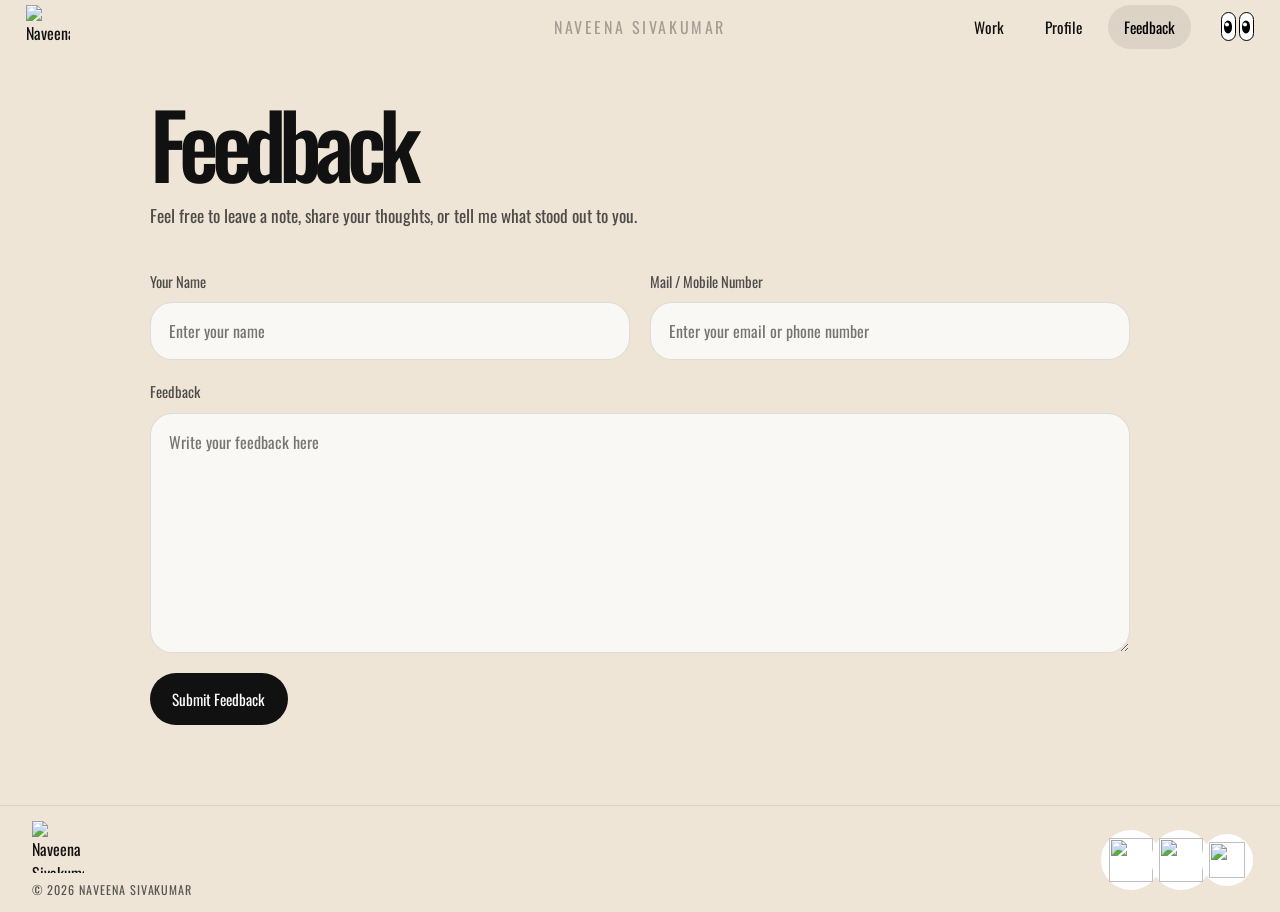
==== feedback.html @ 4bac6efd "Add files via upload" ====
<!DOCTYPE html>
<html lang="en">
  <head>
    <meta charset="UTF-8" />
    <meta name="viewport" content="width=device-width, initial-scale=1.0" />
    <title>Naveena Sivakumar | Feedback</title>
    <link rel="stylesheet" href="styles.css" />
  </head>
  <body data-page="feedback">
    <header class="site-header">
      <a class="logo-link" href="index.html" aria-label="Go to home page">
        <img src="Assets/Logo.png" alt="Naveena Sivakumar logo" class="site-logo" />
      </a>

      <p class="site-name">Naveena Sivakumar</p>

      <div class="header-right">
        <button class="menu-toggle" type="button" aria-label="Open menu" aria-expanded="false">
          <span></span>
          <span></span>
          <span></span>
        </button>
        <nav class="site-nav" aria-label="Primary navigation">
          <a href="work.html">Work</a>
          <a href="profile.html">Profile</a>
          <a href="feedback.html">Feedback</a>
        </nav>

        <div class="eyes" aria-hidden="true">
          <div class="eye">
            <span class="pupil"></span>
          </div>
          <div class="eye">
            <span class="pupil"></span>
          </div>
        </div>
      </div>
    </header>

    <main class="feedback-main">
      <section class="feedback-section">
        <h1 class="feedback-heading">Feedback</h1>
        <p class="feedback-subheading">
          Feel free to leave a note, share your thoughts, or tell me what stood out to you.
        </p>

        <form
          class="feedback-form"
          action="https://formspree.io/f/mbdqljyj"
          method="POST"
        >
          <label class="feedback-field">
            <span>Your Name</span>
            <input type="text" name="name" placeholder="Enter your name" />
          </label>

          <label class="feedback-field">
            <span>Mail / Mobile Number</span>
            <input
              type="text"
              name="contact"
              placeholder="Enter your email or phone number"
            />
          </label>

          <label class="feedback-field feedback-field-full">
            <span>Feedback</span>
            <textarea
              name="feedback"
              rows="8"
              placeholder="Write your feedback here"
            ></textarea>
          </label>

          <input type="hidden" name="_subject" value="New portfolio feedback submission" />
          <input type="hidden" name="_format" value="plain" />

          <div class="feedback-actions">
            <button class="feedback-submit" type="submit">Submit Feedback</button>
          </div>
        </form>
      </section>
    </main>

    <footer class="site-footer">
      <div class="footer-left">
        <img src="Assets/Logo.png" alt="Naveena Sivakumar logo" class="footer-logo" />
        <p class="footer-copy">© 2026 Naveena Sivakumar</p>
      </div>

      <div class="footer-right">
        <a
          class="footer-social"
          href="mailto:naveenasivakumar.official@gmail.com"
          aria-label="Send an email"
        >
          <img
            class="footer-social-icon"
            src="Icons/Mail icon.jpg"
            alt=""
            aria-hidden="true"
          />
        </a>
        <a
          class="footer-social"
          href="https://wa.me/916374280667"
          target="_blank"
          rel="noreferrer"
          aria-label="Open WhatsApp"
        >
          <img
            class="footer-social-icon"
            src="Icons/Whatsapp icon.svg"
            alt=""
            aria-hidden="true"
          />
        </a>
        <a class="footer-social" href="tel:6374280667" aria-label="Call 6374280667">
          <img class="footer-social-icon" src="Icons/Call icon.svg" alt="" aria-hidden="true" />
        </a>
      </div>
    </footer>

    <script src="script.js?v=20260701"></script>
  </body>
</html>
---- styles.css ----
@import url("https://fonts.googleapis.com/css2?family=Oswald:wght@400&display=swap");

:root {
  --bg: #eee5d7;
  --text: #111111;
  --muted: rgba(17, 17, 17, 0.34);
  --line: rgba(17, 17, 17, 0.1);
  --panel: #f6f3ee;
  --shadow: 0 22px 60px rgba(17, 17, 17, 0.1);
  --font-sans: "Oswald", sans-serif;
}

* {
  box-sizing: border-box;
}

html {
  scroll-behavior: smooth;
}

body {
  margin: 0;
  min-height: 100vh;
  background: var(--bg);
  color: var(--text);
  font-family: var(--font-sans);
  font-weight: 400;
  letter-spacing: 0;
}

body * {
  font-family: inherit;
  font-weight: 400;
}

body[data-page="home"] {
  background: #eee5d7 url("Assets/BG.png") center top / cover fixed no-repeat;
}

a {
  color: inherit;
  text-decoration: none;
}

.site-header {
  position: sticky;
  top: 0;
  z-index: 10;
  display: grid;
  grid-template-columns: 1fr auto 1fr;
  align-items: center;
  gap: 1rem;
  padding: 0.3rem 1.6rem;
  background: rgba(238, 229, 215, 0.88);
  backdrop-filter: blur(18px);
}

.logo-link {
  width: 44px;
}

.site-logo {
  display: block;
  width: 44px;
  height: 44px;
  object-fit: contain;
}

.site-name {
  margin: 0;
  justify-self: center;
  font-size: 1rem;
  letter-spacing: 0.16em;
  text-transform: uppercase;
  color: var(--muted);
  white-space: nowrap;
  overflow: hidden;
  text-overflow: ellipsis;
}

.header-right {
  justify-self: end;
  display: flex;
  align-items: center;
  gap: 1.4rem;
  min-width: 0;
}

.site-nav {
  display: flex;
  align-items: center;
  gap: 0.6rem;
  flex-wrap: nowrap;
  white-space: nowrap;
}

.site-nav a {
  padding: 0.7rem 1rem;
  border-radius: 999px;
  font-size: 0.96rem;
  transition:
    background-color 180ms ease,
    color 180ms ease,
    transform 180ms ease;
}

.site-nav a:hover,
.site-nav a:focus-visible,
body[data-page="home"] .site-nav a[href="index.html"],
body[data-page="work"] .site-nav a[href="work.html"],
body[data-page="profile"] .site-nav a[href="profile.html"],
body[data-page="feedback"] .site-nav a[href="feedback.html"] {
  background: rgba(17, 17, 17, 0.08);
  color: #000000;
}

.site-nav a:hover {
  transform: translateY(-1px);
}

.menu-toggle {
  display: none;
  width: 42px;
  height: 42px;
  padding: 0;
  border: 1px solid rgba(17, 17, 17, 0.18);
  border-radius: 10px;
  background: #ffffff;
  color: #111111;
  align-items: center;
  justify-content: center;
  flex-direction: column;
  gap: 5px;
  cursor: pointer;
}

.menu-toggle span {
  display: block;
  width: 18px;
  height: 2px;
  border-radius: 2px;
  background: #111111;
  transition: transform 180ms ease, opacity 180ms ease;
}

.menu-toggle.is-open span:nth-child(1) {
  transform: translateY(7px) rotate(45deg);
}

.menu-toggle.is-open span:nth-child(2) {
  opacity: 0;
}

.menu-toggle.is-open span:nth-child(3) {
  transform: translateY(-7px) rotate(-45deg);
}

.eyes {
  display: flex;
  align-items: center;
  gap: 0.2rem;
  padding: 0.35rem 0 0.35rem 0.5rem;
}

.eye {
  position: relative;
  width: 15px;
  height: 29px;
  border-radius: 999px;
  background: #ffffff;
  border: 1.5px solid #000000;
  overflow: hidden;
  box-shadow: none;
}

.pupil {
  position: absolute;
  top: 50%;
  left: 42%;
  width: 8px;
  height: 13px;
  border-radius: 50% / 45%;
  background: #000000;
  transform: translate(-50%, -50%);
  transition: transform 80ms linear;
}

.pupil::after {
  content: "";
  position: absolute;
  top: 2px;
  left: 1px;
  width: 4px;
  height: 4px;
  border-radius: 50%;
  background: #ffffff;
}

.hero {
  position: relative;
  min-height: 500px;
  display: flex;
  align-items: center;
  justify-content: center;
  padding: 2rem 1rem 0;
  overflow: hidden;
}

.hero-copy {
  width: min(100%, 980px);
  text-align: center;
}

.hero-heading {
  margin: 0;
  color: #101010;
  font-family: "Oswald", sans-serif;
  font-size: clamp(4.5rem, 9vw, 8.5rem);
  font-weight: 400;
  line-height: 0.86;
  letter-spacing: 0;
}

.hero-topics {
  display: flex;
  justify-content: center;
  flex-wrap: wrap;
  gap: 0;
  margin: 1.3rem auto 0;
  color: #101010;
  font-family: "Oswald", sans-serif;
  font-weight: 400;
  font-size: clamp(0.65rem, 1.1vw, 1rem);
  line-height: 1.2;
}

.hero-topics span:not(:last-child)::after {
  content: "|";
  margin: 0 0.8rem;
}

.hero-portfolio {
  margin: 3rem 0 0;
  padding-top: 1rem;
  color: #101010;
  font-family: "Oswald", sans-serif;
  font-weight: 400;
  font-size: clamp(0.9rem, 1.4vw, 1.25rem);
}

.hero-overlay {
  pointer-events: none;
  position: absolute;
  inset: 0;
  display: grid;
  grid-template-columns: auto 1fr;
  align-items: end;
  padding: 0 2rem 1.2rem;
}

.hero-year,
.hero-title {
  margin: 0;
  line-height: 1;
  font-family: var(--font-sans);
}

.hero-year {
  justify-self: start;
  align-self: end;
  font-size: clamp(3.8rem, 8vw, 5.8rem);
  font-weight: 600;
  letter-spacing: -0.08em;
  color: #000000;
  transform: translateY(-1rem);
}

.hero-title {
  justify-self: end;
  align-self: end;
  font-size: clamp(3.4rem, 9vw, 6.1rem);
  font-weight: 500;
  letter-spacing: 0.00em;
  color: #000000;
  transform: translateY(-1rem);
}

.home-top-projects {
  padding: 4.2rem 1.75rem 5.2rem;
  background: rgba(249, 248, 244, 0.94);
}

.home-top-projects-copy {
  text-align: center;
  display: grid;
  justify-items: center;
  gap: 0.7rem;
}

.home-top-projects-kicker {
  margin: 0;
  font-size: 0.75rem;
  letter-spacing: 0.22em;
  text-transform: uppercase;
  color: rgba(17, 17, 17, 0.44);
}

.home-top-projects-title {
  margin: 0;
  font-size: clamp(2.8rem, 5vw, 4.4rem);
  line-height: 0.98;
  letter-spacing: -0.06em;
  font-weight: 500;
}

.home-top-projects-subtitle {
  max-width: 32rem;
  margin: 0;
  font-size: clamp(1rem, 1.35vw, 1.25rem);
  color: rgba(17, 17, 17, 0.66);
}

.top-projects-stack {
  position: relative;
  width: min(1500px, 100%);
  margin: 3.2rem auto 0;
  height: 430px;
  touch-action: pan-y;
  cursor: grab;
}

.top-projects-stack:active {
  cursor: grabbing;
}

.home-view-all-wrap {
  position: relative;
  top: -58px;
  margin-top: 1.5rem;
  display: flex;
  justify-content: center;
}

.home-view-all-button {
  display: inline-flex;
  align-items: center;
  justify-content: center;
  min-width: 134px;
  padding: 0.9rem 1.45rem;
  border-radius: 999px;
  border: 1.5px solid #111111;
  background: transparent;
  color: #111111;
  font-size: 0.94rem;
  transition:
    transform 180ms ease,
    background-color 180ms ease,
    border-color 180ms ease,
    color 180ms ease;
}

.home-view-all-button:hover,
.home-view-all-button:focus-visible {
  transform: translateY(-1px);
  background: rgba(17, 17, 17, 0.06);
  border-color: #111111;
}

.top-project-card {
  position: absolute;
  top: calc(50% - 60px);
  left: 50%;
  width: clamp(320px, 36vw, 700px);
  aspect-ratio: 16 / 9;
  border-radius: 32px;
  overflow: hidden;
  border: 1px solid rgba(17, 17, 17, 0.18);
  box-shadow: 0 16px 36px rgba(17, 17, 17, 0.24);
  transform-origin: center;
  transition:
    transform 220ms ease,
    box-shadow 220ms ease,
    filter 220ms ease;
}

.top-project-card img {
  width: 100%;
  height: 100%;
  object-fit: cover;
  display: block;
  user-select: none;
  -webkit-user-drag: none;
}

.top-project-card:hover,
.top-project-card:focus-visible {
  box-shadow: 0 24px 44px rgba(17, 17, 17, 0.28);
  filter: saturate(1.08);
}

.top-project-card-left-far {
  z-index: 1;
  transform: translate(-151%, -50%) rotate(-8deg) scale(0.82);
}

.top-project-card-left {
  z-index: 2;
  transform: translate(-88%, -50%) rotate(-4deg) scale(0.9);
}

.top-project-card-center {
  z-index: 4;
  transform: translate(-50%, -50%) rotate(0deg) scale(1);
}

.top-project-card-right {
  z-index: 2;
  transform: translate(5%, -50%) rotate(4deg) scale(0.9);
}

.top-project-card-right-far {
  z-index: 1;
  transform: translate(50%, -50%) rotate(8deg) scale(0.82);
}

.top-projects-controls {
  position: relative;
  top: -100px;
  margin-top: 0.8rem;
  display: flex;
  align-items: center;
  justify-content: center;
  gap: 0.85rem;
}

.top-projects-arrow {
  width: 40px;
  height: 40px;
  border-radius: 999px;
  border: 1px solid rgba(17, 17, 17, 0.16);
  background: #ffffff;
  color: #111111;
  font-size: 1.25rem;
  line-height: 1;
  cursor: pointer;
  transition:
    background-color 180ms ease,
    transform 180ms ease,
    border-color 180ms ease;
}

.top-projects-arrow:hover,
.top-projects-arrow:focus-visible {
  background: #111111;
  color: #ffffff;
  border-color: #111111;
  transform: translateY(-1px);
}

.top-projects-dots {
  display: flex;
  align-items: center;
  gap: 0.45rem;
}

.top-projects-dot {
  width: 8px;
  height: 8px;
  border-radius: 999px;
  border: 0;
  background: rgba(17, 17, 17, 0.26);
  cursor: pointer;
  transition:
    transform 180ms ease,
    background-color 180ms ease;
}

.top-projects-dot.is-active {
  background: #111111;
  transform: scale(1.35);
}

.work-main {
  padding: 0 1.75rem 5rem;
}

.work-hero {
  display: flex;
  flex-direction: column;
  align-items: flex-start;
  gap: 1.2rem;
  padding: 2rem 0 5rem;
}

.work-heading {
  margin: 0;
  font-size: clamp(4rem, 10vw, 8rem);
  line-height: 0.9;
  letter-spacing: -0.08em;
  font-weight: 500;
}

.work-filters {
  display: flex;
  flex-wrap: wrap;
  gap: 0.65rem;
}

.work-filter-button {
  padding: 0.62rem 1rem;
  border-radius: 999px;
  border: 1px solid rgba(17, 17, 17, 0.16);
  background: #ffffff;
  color: #111111;
  font-size: 0.93rem;
  cursor: pointer;
  transition:
    transform 180ms ease,
    background-color 180ms ease,
    border-color 180ms ease,
    color 180ms ease;
}

.work-filter-button:hover,
.work-filter-button:focus-visible {
  transform: translateY(-1px);
  border-color: #111111;
}

.work-filter-button.is-active {
  background: #111111;
  color: #ffffff;
  border-color: #111111;
}

.work-count {
  margin: 0;
  font-size: clamp(4rem, 10vw, 7rem);
  line-height: 0.9;
  letter-spacing: -0.08em;
  color: rgba(17, 17, 17, 0.18);
  font-weight: 600;
}

.work-grid {
  display: grid;
  grid-template-columns: repeat(2, minmax(0, 1fr));
  gap: 4rem 1rem;
}

.work-grid.work-grid-gallery {
  display: grid;
  grid-template-columns: repeat(3, minmax(0, 1fr));
  gap: 0.85rem;
}

.work-gallery-item {
  display: block;
  margin: 0;
  border-radius: 14px;
  overflow: hidden;
  background: transparent;
}

.work-grid.work-grid-gallery .work-gallery-item:nth-child(1) {
  grid-column: 1;
  grid-row: 1;
}

.work-grid.work-grid-gallery .work-gallery-item:nth-child(2) {
  grid-column: 3;
  grid-row: 1;
}

.work-grid.work-grid-gallery .work-gallery-item:nth-child(3) {
  grid-column: 2;
  grid-row: 1;
}

.work-grid.work-grid-gallery .work-gallery-item:nth-child(4) {
  grid-column: 1;
  grid-row: 2;
}

.work-gallery-media {
  display: block;
  width: 100%;
  height: auto;
  border-radius: 14px;
  background: transparent;
}

.project-card {
  display: block;
}

.project-card-topline {
  margin-bottom: 0.55rem;
  font-size: 0.8rem;
  letter-spacing: 0.14em;
  text-transform: uppercase;
  color: rgba(17, 17, 17, 0.48);
}

.project-card-title {
  margin: 0 0 0.2rem;
  font-size: clamp(1.6rem, 2.4vw, 2.3rem);
  line-height: 1.02;
  letter-spacing: -0.02em;
  font-weight: 500;
  color: #111111;
  white-space: nowrap;
  overflow: hidden;
  text-overflow: ellipsis;
}

.work-grid .project-card-title {
  font-size: clamp(1.3rem, 1.9vw, 1.8rem);
}

.project-card-subtitle {
  margin: 0 0 1rem;
  font-size: 1rem;
  color: rgba(17, 17, 17, 0.6);
}

.project-cover,
.project-cover-placeholder {
  aspect-ratio: 16 / 9;
  overflow: hidden;
  background: #efe9df;
}

.work-grid .project-cover,
.work-grid .project-cover-placeholder {
  aspect-ratio: 16 / 7;
}

.project-cover-media {
  width: 100%;
  height: 100%;
  object-fit: cover;
  display: block;
}

.project-cover-placeholder {
  display: grid;
  place-items: center;
  background:
    radial-gradient(circle at top left, rgba(255, 255, 255, 0.92), transparent 36%),
    linear-gradient(145deg, #f6f2eb, #ebe3d8);
}

.project-cover-placeholder span {
  font-size: clamp(2rem, 4vw, 3rem);
  letter-spacing: -0.06em;
  color: rgba(17, 17, 17, 0.18);
}

.project-main {
  padding: 2rem 1.75rem 5rem;
}

.project-intro {
  display: grid;
  grid-template-columns: minmax(0, 1.1fr) minmax(280px, 0.8fr);
  gap: 2rem;
  align-items: start;
  padding-bottom: 3rem;
}

.project-label {
  margin: 0 0 0.8rem;
  font-size: 0.8rem;
  letter-spacing: 0.22em;
  text-transform: uppercase;
  color: rgba(17, 17, 17, 0.48);
}

.project-title {
  margin: 0;
  font-size: clamp(2.6rem, 6vw, 5rem);
  line-height: 0.94;
  letter-spacing: -0.08em;
  font-weight: 500;
  color: #111111;
}

.project-subtitle {
  margin: 0.45rem 0 0;
  font-size: clamp(1.1rem, 2vw, 1.5rem);
  color: rgba(17, 17, 17, 0.62);
}

.project-intro-right {
  padding-top: 0.45rem;
}

.project-description {
  margin: 0;
  max-width: 28rem;
  font-size: 1rem;
  line-height: 1.7;
  color: rgba(17, 17, 17, 0.78);
}

.project-media-stream {
  display: grid;
  gap: 1rem;
}

.project-media-stream.project-media-stream-gallery {
  display: grid;
  grid-template-columns: repeat(3, minmax(0, 1fr));
  gap: 0.85rem;
}

.project-media-stream.project-media-stream-gallery .project-media-frame {
  display: block;
  width: 100%;
  margin: 0;
  border-radius: 14px;
  overflow: hidden;
  background: transparent;
}

.project-media-stream.project-media-stream-gallery .project-media-frame:nth-child(1) {
  grid-column: 1;
  grid-row: 1;
}

.project-media-stream.project-media-stream-gallery .project-media-frame:nth-child(2) {
  grid-column: 3;
  grid-row: 1;
}

.project-media-stream.project-media-stream-gallery .project-media-frame:nth-child(3) {
  grid-column: 2;
  grid-row: 1;
}

.project-media-stream.project-media-stream-gallery .project-media-frame:nth-child(4) {
  grid-column: 1;
  grid-row: 2;
}

.project-media-frame {
  margin: 0;
}

.project-media {
  width: 100%;
  display: block;
  background: transparent;
  border-radius: 14px;
}

.project-empty-state {
  padding: 2rem;
  border: 1px solid rgba(17, 17, 17, 0.12);
  color: rgba(17, 17, 17, 0.78);
  line-height: 1.7;
  background: #faf8f4;
}

.project-empty-state code {
  font-family: ui-monospace, SFMono-Regular, Menlo, Monaco, Consolas, monospace;
  color: #111111;
}

.project-loading {
  padding: 3rem 2rem;
  text-align: center;
  color: rgba(17, 17, 17, 0.6);
  font-size: 1.1rem;
  animation: fadeIn 0.3s ease-in;
}

.project-loading::after {
  content: "";
  display: inline-block;
  width: 8px;
  height: 8px;
  margin-left: 0.5rem;
  border-radius: 50%;
  background: rgba(17, 17, 17, 0.6);
  animation: loading 1.4s ease-in-out infinite;
  vertical-align: middle;
}

@keyframes loading {
  0%, 100% {
    opacity: 0.3;
  }
  50% {
    opacity: 1;
  }
}

@keyframes fadeIn {
  from {
    opacity: 0;
  }
  to {
    opacity: 1;
  }
}

.subpage-main {
  min-height: calc(100vh - 90px);
  display: flex;
  align-items: center;
  justify-content: center;
  padding: 3rem 1.5rem;
}

.subpage-main-with-cta {
  flex-direction: column;
  align-items: stretch;
  justify-content: flex-start;
  gap: 2rem;
}

.subpage-card {
  width: min(760px, 100%);
  padding: 3rem;
  border: 1px solid var(--line);
  border-radius: 32px;
  background: rgba(255, 255, 255, 0.8);
  box-shadow: var(--shadow);
}

.eyebrow {
  margin: 0 0 1rem;
  font-size: 0.78rem;
  letter-spacing: 0.18em;
  text-transform: uppercase;
  color: var(--muted);
}

.subpage-card h1 {
  margin: 0 0 1rem;
  font-size: clamp(2rem, 5vw, 3.8rem);
  line-height: 0.98;
}

.subpage-card p:last-child {
  margin-bottom: 0;
  max-width: 46ch;
  font-size: 1.05rem;
  line-height: 1.65;
  color: rgba(17, 17, 17, 0.72);
}

.feedback-main {
  padding: 3rem 1.5rem 5rem;
}

.feedback-section {
  width: min(980px, 100%);
  margin: 0 auto;
}

.feedback-kicker {
  margin: 0 0 0.8rem;
  font-size: 0.9rem;
  letter-spacing: 0.18em;
  text-transform: uppercase;
  color: rgba(17, 17, 17, 0.38);
}

.feedback-heading {
  margin: 0 0 1rem;
  font-size: clamp(3.2rem, 7vw, 6rem);
  line-height: 0.92;
  letter-spacing: -0.08em;
  font-weight: 500;
}

.feedback-subheading {
  margin: 0 0 2.4rem;
  max-width: none;
  font-size: 1.08rem;
  line-height: 1.8;
  white-space: nowrap;
  color: rgba(17, 17, 17, 0.72);
}

.feedback-form {
  display: grid;
  grid-template-columns: repeat(2, minmax(0, 1fr));
  gap: 1.25rem;
}

.feedback-field {
  display: flex;
  flex-direction: column;
  gap: 0.65rem;
}

.feedback-field span {
  font-size: 0.92rem;
  color: rgba(17, 17, 17, 0.72);
}

.feedback-field input,
.feedback-field textarea {
  width: 100%;
  border: 1px solid rgba(17, 17, 17, 0.12);
  border-radius: 22px;
  background: #faf8f4;
  padding: 1rem 1.1rem;
  font: inherit;
  color: #111111;
  outline: none;
  transition:
    border-color 180ms ease,
    background-color 180ms ease;
}

.feedback-field input {
  min-height: 58px;
}

.feedback-field textarea {
  min-height: 240px;
  resize: vertical;
}

.feedback-field input:focus,
.feedback-field textarea:focus {
  border-color: rgba(17, 17, 17, 0.28);
  background: #ffffff;
}

.feedback-field-full {
  grid-column: 1 / -1;
}

.feedback-actions {
  grid-column: 1 / -1;
  display: flex;
  justify-content: flex-start;
}

.feedback-submit {
  border: 0;
  border-radius: 999px;
  background: #111111;
  color: #ffffff;
  padding: 0.95rem 1.4rem;
  font: inherit;
  font-size: 0.95rem;
  cursor: pointer;
  transition:
    transform 180ms ease,
    background-color 180ms ease;
}

.feedback-submit:hover,
.feedback-submit:focus-visible {
  background: #2a2a2a;
  transform: translateY(-1px);
}

.profile-main {
  padding: 2rem 2rem 2.2rem;
}

.profile-hero {
  display: grid;
  grid-template-columns: minmax(320px, 0.95fr) minmax(360px, 1.05fr);
  gap: 3.35rem;
  align-items: center;
  min-height: calc(100vh - 160px);
}

.profile-left {
  position: static;
  display: flex;
  flex-direction: column;
  align-items: flex-start;
  gap: 1.4rem;
}

.profile-kicker {
  margin: 0;
  font-size: 0.9rem;
  letter-spacing: 0.18em;
  text-transform: uppercase;
  color: rgba(17, 17, 17, 0.38);
}

.profile-photo {
  width: min(100%, 600px);
  height: auto;
  aspect-ratio: 1 / 1;
  object-fit: cover;
  object-position: center top;
  background: #f2f0eb;
}

.profile-right {
  padding-top: 0;
  margin-left: -0.45rem;
}

.profile-name {
  margin: 0 0 0.75rem;
  font-size: 32px;
  letter-spacing: 0.16em;
  text-transform: uppercase;
  font-weight: 600;
  color: rgba(17, 17, 17, 0.72);
}

.profile-role {
  margin: 0 0 1.3rem;
  font-family: var(--font-sans);
  font-size: 32px;
  line-height: 1.2;
  letter-spacing: 0;
  font-weight: 500;
  white-space: nowrap;
}

.profile-description {
  max-width: 38rem;
  margin: 0 0 1.1rem;
  font-size: 14px;
  line-height: 1.8;
  color: rgba(17, 17, 17, 0.78);
}

.profile-resume-section {
  margin-top: 0.7rem;
  display: flex;
  justify-content: flex-start;
}

.profile-resume-button {
  display: inline-flex;
  align-items: center;
  justify-content: center;
  padding: 0.68rem 1.05rem;
  border-radius: 999px;
  border: 1px solid rgba(17, 17, 17, 0.12);
  background: #111111;
  color: #ffffff;
  font-size: 0.86rem;
  transition:
    transform 180ms ease,
    background-color 180ms ease,
    border-color 180ms ease;
}

.profile-resume-button:hover,
.profile-resume-button:focus-visible {
  transform: translateY(-2px);
  background: #2a2a2a;
  border-color: #2a2a2a;
}

.profile-skills-section {
  margin-top: 1.35rem;
}

.skills-panel {
  display: flex;
  flex-direction: column;
  align-items: flex-start;
  border-radius: 34px;
  width: min(980px, 100%);
  margin-inline: auto;
  padding: 1.5rem;
  background:
    radial-gradient(circle at 10% 20%, rgba(17, 17, 17, 0.05), transparent 46%),
    radial-gradient(circle at 90% 0%, rgba(17, 17, 17, 0.04), transparent 34%),
    #ffffff;
  border: 1px solid rgba(17, 17, 17, 0.12);
  box-shadow: 0 22px 54px rgba(17, 17, 17, 0.12);
  color: #111111;
}

.skills-panel-top {
  display: grid;
  grid-template-columns: 1fr;
  gap: 0;
  align-items: start;
  width: 100%;
}

.skills-kicker {
  color: #111111;
  margin-bottom: 0.5rem;
}

.skills-grid {
  margin-top: 1.35rem;
  display: grid;
  grid-template-columns: minmax(0, 1.15fr) minmax(0, 1fr);
  gap: 2.2rem;
  width: 100%;
  justify-content: start;
}

.skills-column {
  display: grid;
  gap: 0.95rem;
}

.skills-core {
  max-width: 42rem;
  padding-right: 0;
  justify-self: start;
}

.skills-side {
  gap: 1.2rem;
  justify-self: start;
}

.skills-block {
  display: grid;
  gap: 0.7rem;
}

.skills-side .skills-block + .skills-block {
  padding-top: 0.95rem;
  border-top: 1px solid rgba(17, 17, 17, 0.12);
}

.skills-main-heading {
  margin: 0 0 0.05rem;
  font-family: var(--font-sans);
  font-size: 0.98rem;
  line-height: 1.2;
  letter-spacing: 0.08em;
  text-transform: uppercase;
  font-weight: 700;
  color: #111111;
}

.skills-side-heading {
  margin: 0;
  font-size: 0.98rem;
  letter-spacing: 0.08em;
  text-transform: uppercase;
  color: #111111;
}

.skills-method-list {
  margin: 0;
  padding: 0;
  list-style: none;
  display: grid;
  gap: 0.75rem;
}

.skills-method-list li {
  font-size: 1rem;
  color: rgba(17, 17, 17, 0.88);
}

.skill-row {
  display: grid;
  gap: 0.55rem;
  max-width: 38rem;
  margin-inline: 0;
}

.skill-row-top {
  display: flex;
  justify-content: space-between;
  align-items: baseline;
  gap: 1rem;
  font-size: 1rem;
  font-weight: 500;
}

.skill-row-top span:last-child {
  font-size: 0.86rem;
  color: rgba(17, 17, 17, 0.62);
}

.skills-meter {
  position: relative;
  height: 1px;
  border-radius: 999px;
  background: rgba(17, 17, 17, 0.2);
}

.skills-meter-fill {
  display: block;
  height: 100%;
  border-radius: inherit;
  background: #111111;
  transition: width 700ms ease;
  width: 0;
}

.skills-panel.is-loaded .skills-meter-fill-90 {
  width: 90%;
}

.skills-panel.is-loaded .skills-meter-fill-85 {
  width: 85%;
}

.skills-panel.is-loaded .skills-meter-fill-80 {
  width: 80%;
}

.skills-panel.is-loaded .skills-meter-fill-70 {
  width: 70%;
}

.skills-panel.is-loaded .skills-meter-fill-65 {
  width: 65%;
}

.skills-panel.is-loaded .skills-meter-fill-60 {
  width: 60%;
}

.skills-tags {
  display: flex;
  flex-wrap: wrap;
  gap: 0.65rem;
  margin-top: 0.5rem;
}

.skills-tags span {
  display: inline-flex;
  align-items: center;
  justify-content: center;
  border-radius: 999px;
  border: 1px solid rgba(17, 17, 17, 0.14);
  background: #f6f3ee;
  padding: 0.46rem 0.9rem;
  font-size: 0.88rem;
  color: #111111;
  transition:
    background-color 180ms ease,
    transform 180ms ease,
    border-color 180ms ease;
}

.skills-tags span:hover,
.skills-tags span:focus-visible {
  background: #111111;
  color: #ffffff;
  border-color: #111111;
  transform: translateY(-1px);
}

.profile-social-section {
  display: grid;
  grid-template-columns: 1fr auto;
  gap: 2rem;
  align-items: end;
  padding: 1.6rem 0;
  min-height: auto;
}

.profile-social-copy .profile-kicker {
  margin-bottom: 0.95rem;
}

.profile-social-copy h2 {
  margin: 0;
  max-width: none;
  font-size: 40px;
  line-height: 0.96;
  letter-spacing: -0.07em;
  font-weight: 400;
}

.profile-social-links {
  display: flex;
  flex-wrap: wrap;
  justify-content: center;
  gap: 0.9rem;
}

.social-pill {
  display: inline-flex;
  align-items: center;
  justify-content: center;
  text-align: center;
  gap: 0.55rem;
  min-width: 138px;
  padding: 1rem 1.35rem;
  border: 1px solid rgba(17, 17, 17, 0.12);
  border-radius: 999px;
  background: #111111;
  color: #ffffff;
  font-size: 0.98rem;
  transition:
    transform 180ms ease,
    background-color 180ms ease,
    border-color 180ms ease;
}

.social-pill:hover,
.social-pill:focus-visible {
  transform: translateY(-2px);
  background: #2a2a2a;
  border-color: #2a2a2a;
}

.site-footer {
  display: flex;
  justify-content: space-between;
  align-items: center;
  gap: 1.4rem;
  padding: 0.95rem 2rem 0.85rem;
  border-top: 1px solid rgba(17, 17, 17, 0.08);
  background: var(--bg);
}

.footer-left {
  display: flex;
  flex-direction: column;
  align-items: flex-start;
  gap: 0.4rem;
}

.footer-logo {
  width: 52px;
  height: 52px;
  object-fit: contain;
}

.footer-copy {
  margin: 0;
  font-size: 0.76rem;
  letter-spacing: 0.08em;
  text-transform: uppercase;
  color: rgba(17, 17, 17, 0.68);
}

.footer-right {
  display: flex;
  align-items: center;
  gap: 0;
}

.footer-social {
  display: inline-flex;
  align-items: center;
  justify-content: center;
  width: 60px;
  height: 60px;
  border-radius: 999px;
  border: 0;
  background: #ffffff;
  color: #111111;
  transition:
    transform 180ms ease,
    background-color 180ms ease;
  margin: 0 -5px;
}

.footer-social:hover,
.footer-social:focus-visible {
  transform: translateY(-1px);
  background: #faf8f4;
}

.footer-social-icon {
  display: block;
  width: 44px;
  height: 44px;
  object-fit: contain;
}

.footer-right .footer-social:nth-child(3) {
  width: 52px;
  height: 52px;
}

.footer-right .footer-social:nth-child(3) .footer-social-icon {
  width: 36px;
  height: 36px;
}

.social-pill-icon {
  display: block;
  width: 1.05rem;
  height: 1.05rem;
  object-fit: contain;
  flex-shrink: 0;
}

.profile-social-links .social-pill:first-child .social-pill-icon {
  width: 1.25rem;
  height: 1.25rem;
}

@media (max-width: 980px) {
  .site-header {
    grid-template-columns: auto 1fr;
    grid-template-areas:
      "logo right"
      "name name";
    gap: 0.9rem 1rem;
    padding: 0.4rem 0.9rem 0.55rem;
  }

  .logo-link {
    grid-area: logo;
  }

  .site-name {
    grid-area: name;
    font-size: 0.86rem;
  }

  .header-right {
    grid-area: right;
    gap: 0.8rem;
  }

  .profile-main {
    padding: 1.4rem 1.2rem 2.2rem;
  }

  .home-top-projects {
    padding: 3rem 1.2rem 3.5rem;
  }

  .top-projects-stack {
    height: 340px;
    margin-top: 2rem;
  }

  .top-project-card {
    width: clamp(220px, 60vw, 420px);
  }

  .profile-hero {
    grid-template-columns: 1fr;
    gap: 2rem;
    min-height: auto;
  }

  .profile-left {
    position: static;
  }

  .profile-photo {
    width: min(100%, 520px);
    height: auto;
    aspect-ratio: 1 / 1;
  }

  .profile-right {
    padding-top: 0;
    margin-left: 0;
  }

  .profile-role {
    max-width: none;
    font-size: 28px;
  }

  .profile-skills-section {
    margin-top: 1.1rem;
  }

  .skills-panel {
    border-radius: 28px;
    width: 100%;
    padding: 1.2rem;
  }

  .skills-panel-top {
    grid-template-columns: 1fr;
  }

  .skills-intro {
    justify-self: start;
    max-width: none;
  }

  .skills-grid {
    grid-template-columns: 1fr;
    gap: 1.25rem;
  }

  .skills-core {
    max-width: none;
    padding-right: 0;
  }

  .skill-row {
    max-width: none;
  }

  .profile-social-section {
    grid-template-columns: 1fr;
    gap: 1.5rem;
    min-height: auto;
    padding: 1.25rem 0;
  }

  .profile-resume-section {
    margin-top: 0.9rem;
  }

  .profile-social-copy h2 {
    max-width: none;
  }

  .profile-social-links {
    justify-content: center;
  }

  .work-grid {
    grid-template-columns: repeat(2, minmax(0, 1fr));
  }

  .work-grid.work-grid-gallery {
    grid-template-columns: repeat(2, minmax(0, 1fr));
  }

  .project-media-stream.project-media-stream-gallery {
    grid-template-columns: repeat(2, minmax(0, 1fr));
  }

  .work-grid.work-grid-gallery .work-gallery-item,
  .project-media-stream.project-media-stream-gallery .project-media-frame {
    grid-column: auto !important;
    grid-row: auto !important;
  }

  .project-intro {
    grid-template-columns: 1fr;
  }

  .site-footer {
    padding: 0.95rem 2rem 0.85rem;
  }

  .feedback-form {
    grid-template-columns: 1fr;
  }
}

@media (max-width: 760px) {
  html {
    font-size: 92%;
  }

  body {
    font-size: 0.95rem;
  }

  html,
  body {
    overflow-x: hidden;
  }

  .site-header {
    position: sticky;
    grid-template-columns: auto 1fr;
    grid-template-areas: "logo right";
    gap: 0.6rem;
    padding-left: 0.8rem;
    padding-right: 0.8rem;
  }

  .site-name {
    display: none;
  }

  .header-right {
    position: relative;
    flex-wrap: nowrap;
    justify-content: flex-end;
  }

  .menu-toggle {
    display: inline-flex;
  }

  .eyes {
    display: none;
  }

  .site-nav {
    position: absolute;
    top: calc(100% + 0.55rem);
    right: 0;
    z-index: 30;
    min-width: 190px;
    padding: 0.5rem;
    border-radius: 14px;
    border: 1px solid rgba(17, 17, 17, 0.12);
    background: rgba(255, 255, 255, 0.98);
    box-shadow: 0 14px 30px rgba(17, 17, 17, 0.12);
    display: flex;
    flex-direction: column;
    align-items: stretch;
    gap: 0.22rem;
    opacity: 0;
    visibility: hidden;
    pointer-events: none;
    transform: translateY(-6px);
    transition: opacity 180ms ease, transform 180ms ease, visibility 180ms ease;
  }

  body.menu-open .site-nav {
    opacity: 1;
    visibility: visible;
    pointer-events: auto;
    transform: translateY(0);
  }

  .site-nav a {
    display: block;
    width: 100%;
    text-align: left;
    padding: 0.62rem 0.75rem;
    font-size: 0.9rem;
  }

  .site-logo {
    width: 38px;
    height: 38px;
  }

  .hero {
    min-height: calc(100vh - 108px);
    padding: 0;
  }

  .hero-overlay {
    grid-template-columns: auto 1fr;
    gap: 0.2rem;
    padding: 0 0.8rem 0.8rem;
  }

  .hero-year,
  .hero-title {
    align-self: end;
  }

  .hero-year {
    justify-self: start;
    transform: none;
  }

  .hero-title {
    justify-self: end;
    font-size: clamp(2.1rem, 11vw, 3.2rem);
    transform: none;
  }

  .hero-year {
    font-size: clamp(1.9rem, 9.5vw, 2.9rem);
  }

  .profile-main {
    padding: 1rem 1rem 2rem;
  }

  .home-top-projects {
    padding: 2.5rem 1rem 3rem;
  }

  .home-top-projects-subtitle {
    font-size: 0.94rem;
  }

  .top-projects-stack {
    height: 300px;
    margin-top: 2.8rem;
  }

  .top-project-card {
    width: clamp(210px, 72vw, 340px);
    border-radius: 24px;
  }

  .top-project-card-left {
    transform: translate(-82%, -50%) rotate(-3deg) scale(0.9);
  }

  .top-project-card-right {
    transform: translate(2%, -50%) rotate(3deg) scale(0.9);
  }

  .top-projects-controls {
    margin-top: 1rem;
  }

  .top-projects-arrow {
    width: 34px;
    height: 34px;
    font-size: 1.1rem;
  }

  .top-projects-dot {
    width: 7px;
    height: 7px;
  }

  .profile-role {
    font-size: clamp(0.95rem, 4.3vw, 1.2rem);
  }

  .profile-name {
    font-size: 22px;
    letter-spacing: 0.1em;
  }

  .skills-main-heading {
    font-size: 1.02rem;
  }

  .skill-row-top {
    font-size: 0.95rem;
  }

  .profile-description {
    font-size: 14px;
    line-height: 1.7;
  }

  .profile-social-copy h2 {
    font-size: 40px;
  }

  .profile-resume-button {
    width: auto;
    max-width: none;
    padding: 0.62rem 0.95rem;
    font-size: 0.82rem;
  }

  .social-pill {
    min-width: 124px;
    padding: 0.92rem 1.1rem;
  }

  .feedback-main {
    padding: 2rem 1rem 3rem;
  }

  .feedback-heading {
    font-size: clamp(2.6rem, 14vw, 4rem);
  }

  .feedback-subheading {
    font-size: 1rem;
    line-height: 1.7;
    white-space: normal;
  }

  .work-main,
  .project-main {
    padding: 0 0.8rem 2.4rem;
  }

  .work-hero {
    gap: 0.5rem;
    padding-bottom: 2.5rem;
  }

  .work-filters {
    gap: 0.5rem;
  }

  .work-filter-button {
    font-size: 0.88rem;
    padding: 0.55rem 0.86rem;
  }

  .work-grid {
    grid-template-columns: 1fr;
    gap: 2.2rem;
  }

  .work-grid.work-grid-gallery {
    grid-template-columns: 1fr;
    gap: 0.75rem;
  }

  .project-media-stream.project-media-stream-gallery {
    grid-template-columns: 1fr;
    gap: 0.75rem;
  }

  .project-card-title {
    font-size: 1.8rem;
  }

  .project-intro {
    padding-bottom: 2rem;
  }

  .project-description {
    font-size: 0.98rem;
    overflow-wrap: anywhere;
  }

  .project-title {
    font-size: clamp(2rem, 11vw, 2.8rem);
  }

  .project-media-stream,
  .project-media-frame,
  .project-media {
    width: 100%;
    max-width: 100%;
  }

  .site-footer {
    flex-direction: row;
    align-items: center;
    justify-content: space-between;
    gap: 0.7rem;
    padding: 0.8rem 0.8rem 0.75rem;
  }

  .footer-left {
    align-items: flex-start;
    gap: 0.3rem;
  }

  .footer-logo {
    width: 42px;
    height: 42px;
  }

  .footer-copy {
    font-size: 0.66rem;
    letter-spacing: 0.06em;
  }

  .footer-right {
    align-items: center;
    justify-content: flex-end;
    gap: 0.2rem;
    flex-wrap: nowrap;
    min-width: 0;
  }

  .footer-right .footer-social:nth-child(1) {
    order: 2;
  }

  .footer-right .footer-social:nth-child(2) {
    order: 1;
  }

  .footer-right .footer-social:nth-child(3) {
    order: 3;
  }

  .footer-social {
    width: 48px;
    height: 48px;
    margin: 0;
  }

  .footer-social-icon {
    width: 32px;
    height: 32px;
  }

  .footer-right .footer-social:nth-child(3) {
    width: 44px;
    height: 44px;
  }

  .footer-right .footer-social:nth-child(3) .footer-social-icon {
    width: 28px;
    height: 28px;
  }

  .subpage-card {
    padding: 2rem 1.4rem;
    border-radius: 24px;
  }
}
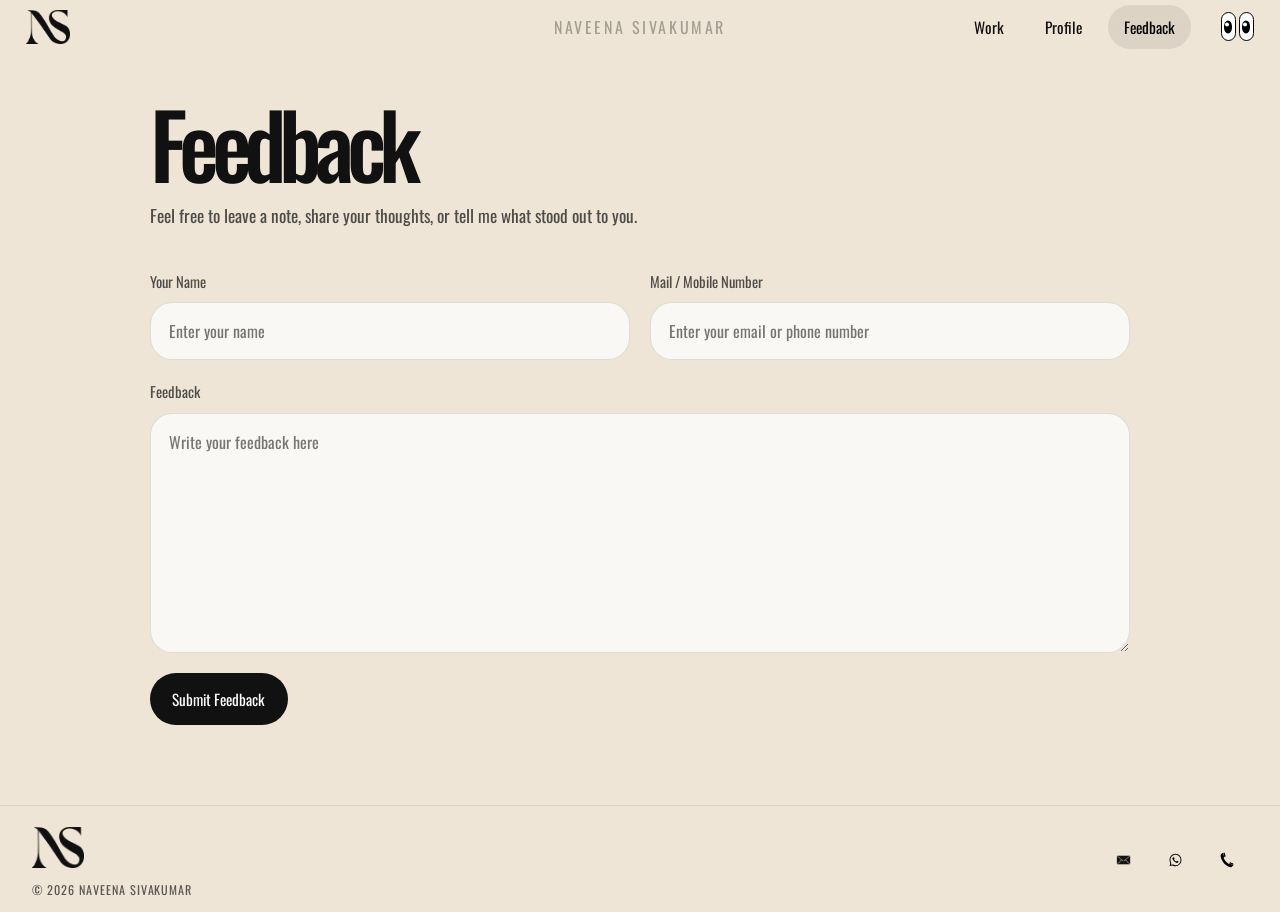
==== commit f9e059ab: "," ====
--- a/feedback.html
+++ b/feedback.html
@@ -22,7 +22,7 @@
         </button>
         <nav class="site-nav" aria-label="Primary navigation">
           <a href="work.html">Work</a>
-          <a href="profile.html">Profile</a>
+          <a href="index.html#profile">Profile</a>
           <a href="feedback.html">Feedback</a>
         </nav>
 
--- a/styles.css
+++ b/styles.css
@@ -108,8 +108,12 @@
 .site-nav a:focus-visible,
 body[data-page="home"] .site-nav a[href="index.html"],
 body[data-page="work"] .site-nav a[href="work.html"],
-body[data-page="profile"] .site-nav a[href="profile.html"],
 body[data-page="feedback"] .site-nav a[href="feedback.html"] {
+  background: rgba(17, 17, 17, 0.08);
+  color: #000000;
+}
+
+.site-nav a[aria-current="page"] {
   background: rgba(17, 17, 17, 0.08);
   color: #000000;
 }
@@ -286,8 +290,26 @@
 }
 
 .home-top-projects {
-  padding: 4.2rem 1.75rem 5.2rem;
-  background: rgba(249, 248, 244, 0.94);
+  position: relative;
+  padding: 3.2rem 1.75rem 3.4rem;
+  border-top: 1px solid rgba(17, 17, 17, 0.14);
+  background: linear-gradient(
+    180deg,
+    rgba(236, 225, 209, 0.68) 0%,
+    rgba(241, 234, 224, 0.78) 14rem,
+    rgba(238, 229, 215, 0.82) 100%
+  );
+}
+
+.home-top-projects::before {
+  content: "";
+  position: absolute;
+  top: -1px;
+  left: 50%;
+  width: clamp(4rem, 8vw, 7rem);
+  height: 3px;
+  background: #a6382e;
+  transform: translateX(-50%);
 }
 
 .home-top-projects-copy {
@@ -323,8 +345,8 @@
 .top-projects-stack {
   position: relative;
   width: min(1500px, 100%);
-  margin: 3.2rem auto 0;
-  height: 430px;
+  margin: 2rem auto 0;
+  height: 360px;
   touch-action: pan-y;
   cursor: grab;
 }
@@ -335,8 +357,8 @@
 
 .home-view-all-wrap {
   position: relative;
-  top: -58px;
-  margin-top: 1.5rem;
+  top: -72px;
+  margin-top: 0.75rem;
   display: flex;
   justify-content: center;
 }
@@ -503,11 +525,11 @@
 .work-filters {
   display: flex;
   flex-wrap: wrap;
-  gap: 0.65rem;
+  gap: 0.4rem;
 }
 
 .work-filter-button {
-  padding: 0.62rem 1rem;
+  padding: 0.62rem 0.68rem;
   border-radius: 999px;
   border: 1px solid rgba(17, 17, 17, 0.16);
   background: #ffffff;
@@ -965,6 +987,7 @@
 
 .profile-main {
   padding: 2rem 2rem 2.2rem;
+  scroll-margin-top: 5rem;
 }
 
 .profile-hero {
@@ -1343,46 +1366,35 @@
 .footer-right {
   display: flex;
   align-items: center;
-  gap: 0;
+  gap: 0.6rem;
 }
 
 .footer-social {
   display: inline-flex;
   align-items: center;
   justify-content: center;
-  width: 60px;
-  height: 60px;
-  border-radius: 999px;
+  width: 42px;
+  height: 42px;
+  padding: 0.4rem;
   border: 0;
-  background: #ffffff;
+  background: transparent;
   color: #111111;
-  transition:
-    transform 180ms ease,
-    background-color 180ms ease;
-  margin: 0 -5px;
+  transition: transform 180ms ease;
 }
 
 .footer-social:hover,
-.footer-social:focus-visible {
+.footer-social:focus-visible,
+.footer-social:active {
   transform: translateY(-1px);
-  background: #faf8f4;
+  background: transparent;
 }
 
 .footer-social-icon {
   display: block;
-  width: 44px;
-  height: 44px;
+  width: 100%;
+  height: 100%;
   object-fit: contain;
-}
-
-.footer-right .footer-social:nth-child(3) {
-  width: 52px;
-  height: 52px;
-}
-
-.footer-right .footer-social:nth-child(3) .footer-social-icon {
-  width: 36px;
-  height: 36px;
+  mix-blend-mode: multiply;
 }
 
 .social-pill-icon {
@@ -1427,12 +1439,12 @@
   }
 
   .home-top-projects {
-    padding: 3rem 1.2rem 3.5rem;
+    padding: 2.6rem 1.2rem 2.8rem;
   }
 
   .top-projects-stack {
-    height: 340px;
-    margin-top: 2rem;
+    height: 310px;
+    margin-top: 1.6rem;
   }
 
   .top-project-card {
@@ -1667,7 +1679,7 @@
   }
 
   .home-top-projects {
-    padding: 2.5rem 1rem 3rem;
+    padding: 2.2rem 1rem 2.4rem;
   }
 
   .home-top-projects-subtitle {
@@ -1675,8 +1687,8 @@
   }
 
   .top-projects-stack {
-    height: 300px;
-    margin-top: 2.8rem;
+    height: 280px;
+    margin-top: 1.5rem;
   }
 
   .top-project-card {
@@ -1693,6 +1705,7 @@
   }
 
   .top-projects-controls {
+    top: -84px;
     margin-top: 1rem;
   }
 
@@ -1770,12 +1783,12 @@
   }
 
   .work-filters {
-    gap: 0.5rem;
+    gap: 0.35rem;
   }
 
   .work-filter-button {
     font-size: 0.88rem;
-    padding: 0.55rem 0.86rem;
+    padding: 0.55rem 0.62rem;
   }
 
   .work-grid {
@@ -1843,7 +1856,7 @@
   .footer-right {
     align-items: center;
     justify-content: flex-end;
-    gap: 0.2rem;
+    gap: 0.45rem;
     flex-wrap: nowrap;
     min-width: 0;
   }
@@ -1861,24 +1874,10 @@
   }
 
   .footer-social {
-    width: 48px;
-    height: 48px;
+    width: 36px;
+    height: 36px;
+    padding: 0.32rem;
     margin: 0;
-  }
-
-  .footer-social-icon {
-    width: 32px;
-    height: 32px;
-  }
-
-  .footer-right .footer-social:nth-child(3) {
-    width: 44px;
-    height: 44px;
-  }
-
-  .footer-right .footer-social:nth-child(3) .footer-social-icon {
-    width: 28px;
-    height: 28px;
   }
 
   .subpage-card {
